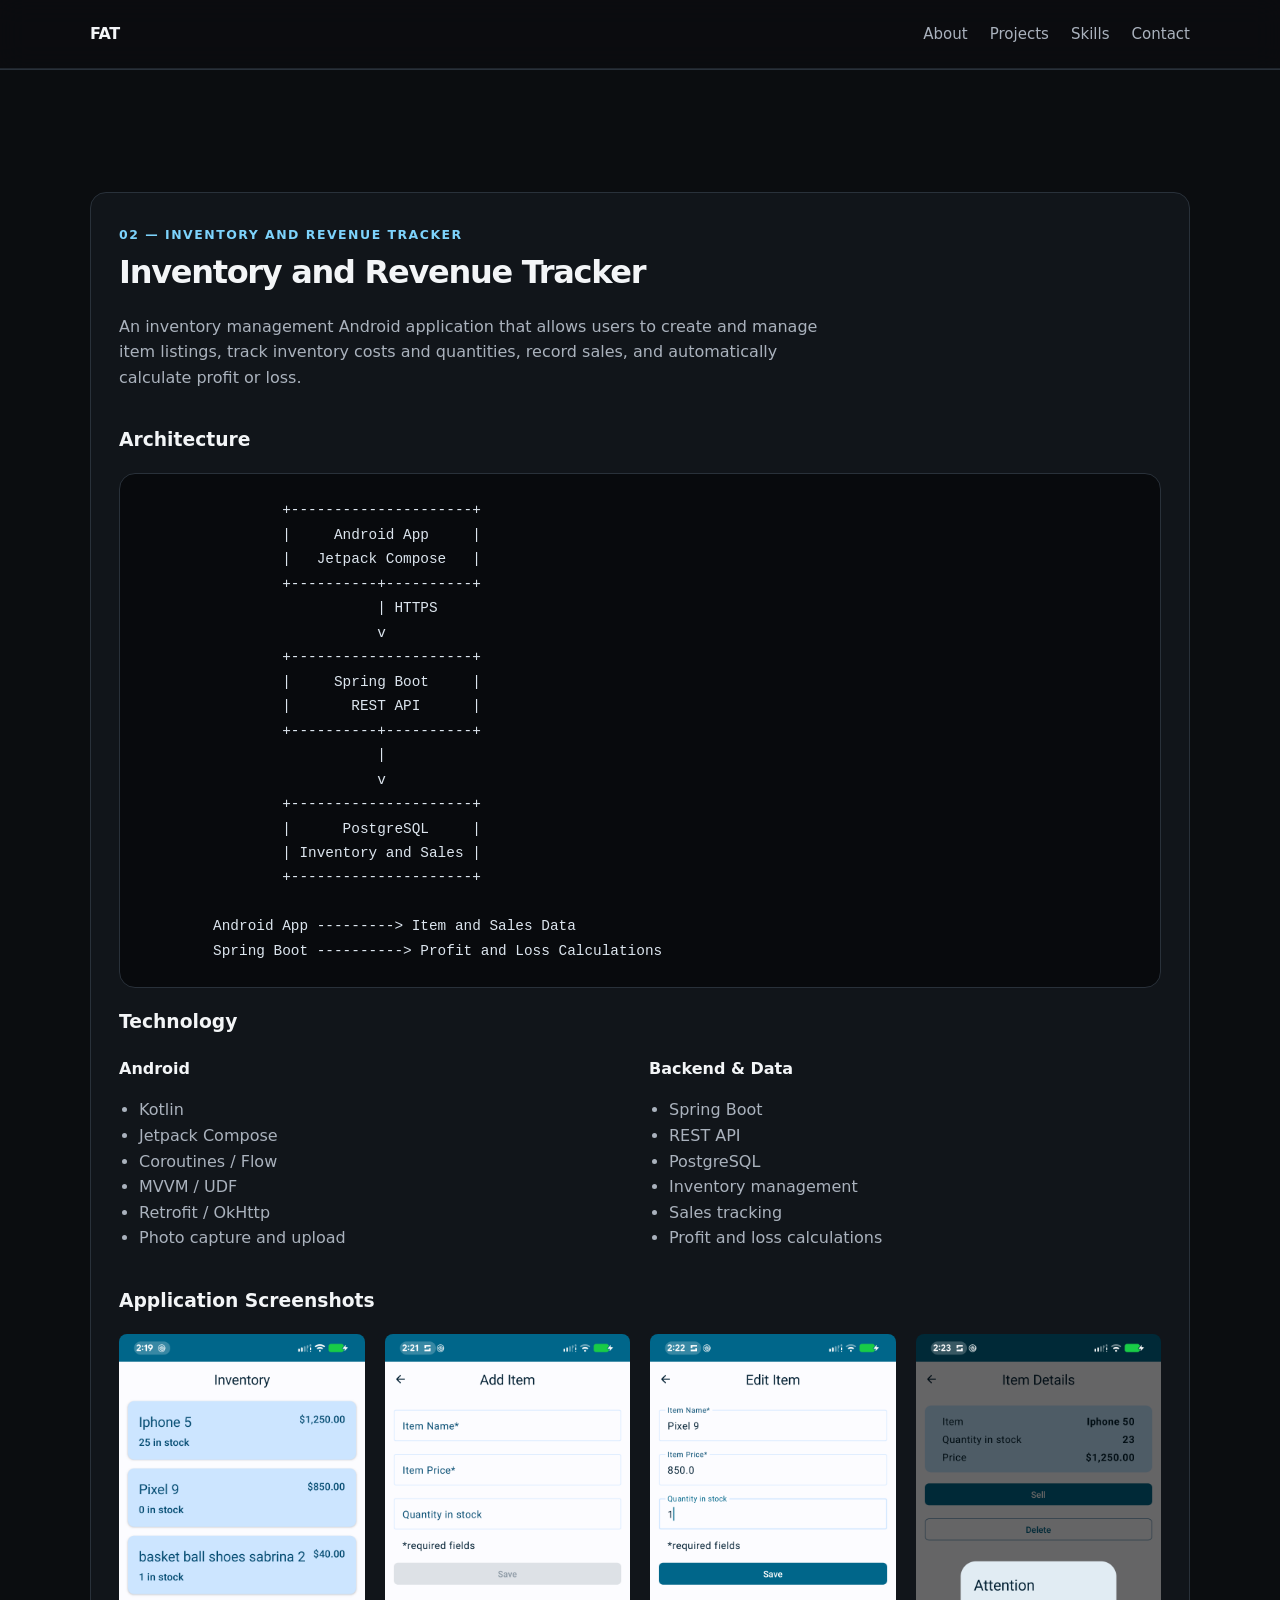
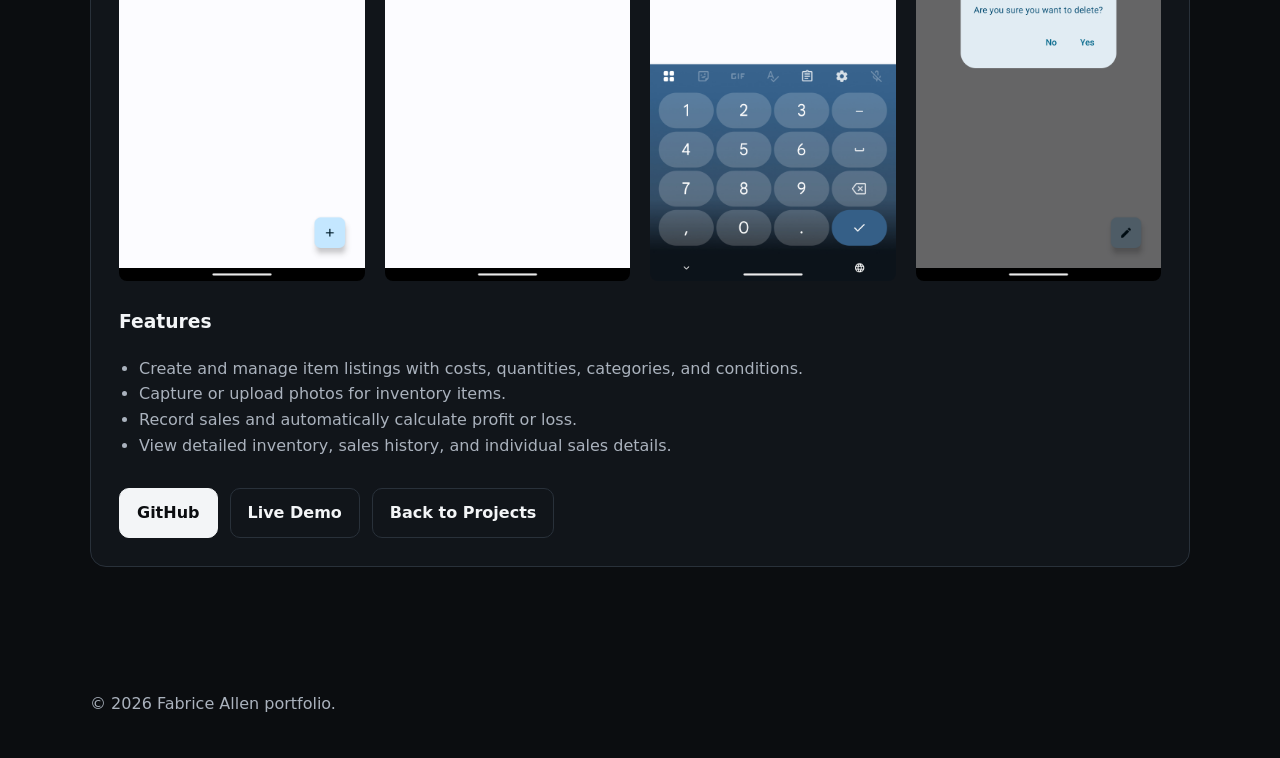
==== inventory.html @ 659e612c "adding inventory page along with shots and tech stack used" ====
<!DOCTYPE html>
<html lang="en">
<head>
  <meta charset="UTF-8" />
  <meta name="viewport" content="width=device-width, initial-scale=1.0" />
  <meta name="description" content="Inventory and Revenue Tracker — Android inventory management application." />
  <title>Inventory and Revenue Tracker</title>
    <link rel="stylesheet" href="style.css">
</head>
<body>
  <nav>
    <div class="container nav-inner">
      <a class="logo" href="index.html#top">FAT</a>
      <div class="nav-links">
        <a href="index.html#about">About</a>
        <a href="index.html#projects">Projects</a>
        <a href="index.html#skills">Skills</a>
        <a href="index.html#contact">Contact</a>
      </div>
    </div>
  </nav>

  <main id="top">
    <section>
      <div class="container">
        <div class="project-detail card">
          <span class="eyebrow">02 — Inventory and Revenue Tracker</span>
          <h2 class="section-title">Inventory and Revenue Tracker</h2>
          <p class="section-intro">
            An inventory management Android application that allows users to create and
            manage item listings, track inventory costs and quantities, record sales,
            and automatically calculate profit or loss.
          </p>

          <h3>Architecture</h3>
          <div class="architecture">
<pre>
                +---------------------+
                |     Android App     |
                |   Jetpack Compose   |
                +----------+----------+
                           | HTTPS
                           v
                +---------------------+
                |     Spring Boot     |
                |       REST API      |
                +----------+----------+
                           |
                           v
                +---------------------+
                |      PostgreSQL     |
                | Inventory and Sales |
                +---------------------+

        Android App ---------> Item and Sales Data
        Spring Boot ----------> Profit and Loss Calculations
</pre>
          </div>

          <h3>Technology</h3>
          <div class="grid split">
            <div>
              <strong>Android</strong>
              <ul>
                <li>Kotlin</li>
                <li>Jetpack Compose</li>
                <li>Coroutines / Flow</li>
                <li>MVVM / UDF</li>
                <li>Retrofit / OkHttp</li>
                <li>Photo capture and upload</li>
              </ul>
            </div>
            <div>
              <strong>Backend & Data</strong>
              <ul>
                <li>Spring Boot</li>
                <li>REST API</li>
                <li>PostgreSQL</li>
                <li>Inventory management</li>
                <li>Sales tracking</li>
                <li>Profit and loss calculations</li>
              </ul>
            </div>
          </div>

          <h3>Application Screenshots</h3>
          <div class="grid" style="grid-template-columns: repeat(auto-fit, minmax(200px, 1fr)); gap: 20px;">
            <div><img src="inventory-Shots/invent-home.png" alt="Inventory Home Screen" style="width: 100%; border-radius: 8px;"></div>
            <div><img src="inventory-Shots/add-items.png" alt="Add Item Screen" style="width: 100%; border-radius: 8px;"></div>
            <div><img src="inventory-Shots/editItem.png" alt="Edit Item Screen" style="width: 100%; border-radius: 8px;"></div>
            <div><img src="inventory-Shots/delete.png" alt="Delete Item Screen" style="width: 100%; border-radius: 8px;"></div>
          </div>

          <h3>Features</h3>
          <ul>
            <li>Create and manage item listings with costs, quantities, categories, and conditions.</li>
            <li>Capture or upload photos for inventory items.</li>
            <li>Record sales and automatically calculate profit or loss.</li>
            <li>View detailed inventory, sales history, and individual sales details.</li>
          </ul>

          <div class="actions">
            <a class="button primary" href="#" onclick="alert('Add your Inventory Tracker GitHub URL here.'); return false;">GitHub</a>
            <a class="button" href="#" onclick="alert('Add your live demo URL here.'); return false;">Live Demo</a>
            <a class="button" href="index.html#projects">Back to Projects</a>
          </div>
        </div>
      </div>
    </section>
  </main>

  <footer>
    <div class="container">© 2026 Fabrice Allen portfolio.</div>
  </footer>
</body>
</html>
---- style.css ----
:root {
      --bg: #0b0d10;
      --surface: #11151a;
      --surface-2: #171c22;
      --text: #f3f5f7;
      --muted: #aab2bd;
      --line: #29313a;
      --accent: #7dd3fc;
      --accent-2: #a7f3d0;
      --max: 1100px;
    }
    * { box-sizing: border-box; }
    html { scroll-behavior: smooth; }
    body {
      margin: 0;
      font-family: Inter, ui-sans-serif, system-ui, -apple-system, BlinkMacSystemFont, "Segoe UI", sans-serif;
      background: var(--bg);
      color: var(--text);
      line-height: 1.6;
    }
    a { color: inherit; text-decoration: none; }
    .container { width: min(var(--max), calc(100% - 40px)); margin: 0 auto; }
    nav {
      position: sticky;
      top: 0;
      z-index: 10;
      backdrop-filter: blur(14px);
      background: rgba(11, 13, 16, .82);
      border-bottom: 1px solid rgba(41,49,58,.7);
    }
    .nav-inner {
      min-height: 68px;
      display: flex;
      align-items: center;
      justify-content: space-between;
      gap: 24px;
    }
    .logo { font-weight: 800; letter-spacing: -.03em; }
    .nav-links { display: flex; gap: 22px; color: var(--muted); font-size: .94rem; }
    .nav-links a:hover { color: var(--text); }
    .hero { padding: 110px 0 90px; }
    .eyebrow {
      color: var(--accent);
      font-weight: 700;
      letter-spacing: .12em;
      text-transform: uppercase;
      font-size: .78rem;
    }
    h1 {
      max-width: 850px;
      font-size: clamp(3rem, 8vw, 6.8rem);
      line-height: .96;
      letter-spacing: -.065em;
      margin: 18px 0 28px;
    }
    .hero p {
      max-width: 720px;
      font-size: 1.2rem;
      color: var(--muted);
    }
    .actions { display: flex; flex-wrap: wrap; gap: 12px; margin-top: 30px; }
    .button {
      display: inline-flex;
      padding: 11px 17px;
      border: 1px solid var(--line);
      border-radius: 10px;
      background: var(--surface);
      font-weight: 700;
    }
    .button.primary { background: var(--text); color: var(--bg); border-color: var(--text); }
    .button:hover { transform: translateY(-1px); }
    section { padding: 82px 0; border-top: 1px solid var(--line); }
    .section-title { font-size: 2rem; letter-spacing: -.04em; margin: 0 0 12px; }
    .section-intro { color: var(--muted); max-width: 720px; margin-bottom: 34px; }
    .grid { display: grid; gap: 18px; }
    .projects { grid-template-columns: repeat(2, minmax(0, 1fr)); }
    .card {
      background: var(--surface);
      border: 1px solid var(--line);
      border-radius: 16px;
      padding: 28px;
    }
    .project-card { min-height: 280px; display: flex; flex-direction: column; }
    .project-number { color: var(--muted); font-size: .82rem; }
    .project-card h3 { font-size: 1.55rem; margin: 12px 0 8px; }
    .project-card p { color: var(--muted); }
    .tags { display: flex; flex-wrap: wrap; gap: 7px; margin-top: auto; padding-top: 22px; }
    .tag {
      border: 1px solid var(--line);
      color: #d5dbe2;
      border-radius: 999px;
      padding: 4px 9px;
      font-size: .78rem;
    }
    .split { grid-template-columns: 1fr 1fr; }
    .skills { grid-template-columns: repeat(3, 1fr); }
    .skill-group h3 { margin-top: 0; font-size: 1rem; }
    .skill-group p { color: var(--muted); margin-bottom: 0; }
    .architecture {
      background: #080a0d;
      border: 1px solid var(--line);
      border-radius: 16px;
      padding: 24px;
      overflow-x: auto;
    }
    pre { margin: 0; color: #dce5ee; font-family: "SFMono-Regular", Consolas, monospace; font-size: .9rem; line-height: 1.7; }
    .project-detail { margin-top: 40px; }
    .placeholder {
      min-height: 190px;
      border: 1px dashed #3a4652;
      border-radius: 14px;
      display: grid;
      place-items: center;
      color: var(--muted);
      text-align: center;
      padding: 20px;
    }
    ul { color: var(--muted); padding-left: 20px; }
    footer { padding: 42px 0; color: var(--muted); }
    @media (max-width: 800px) {
      .projects, .split, .skills { grid-template-columns: 1fr; }
      .nav-links { display: none; }
      .hero { padding-top: 80px; }
    }
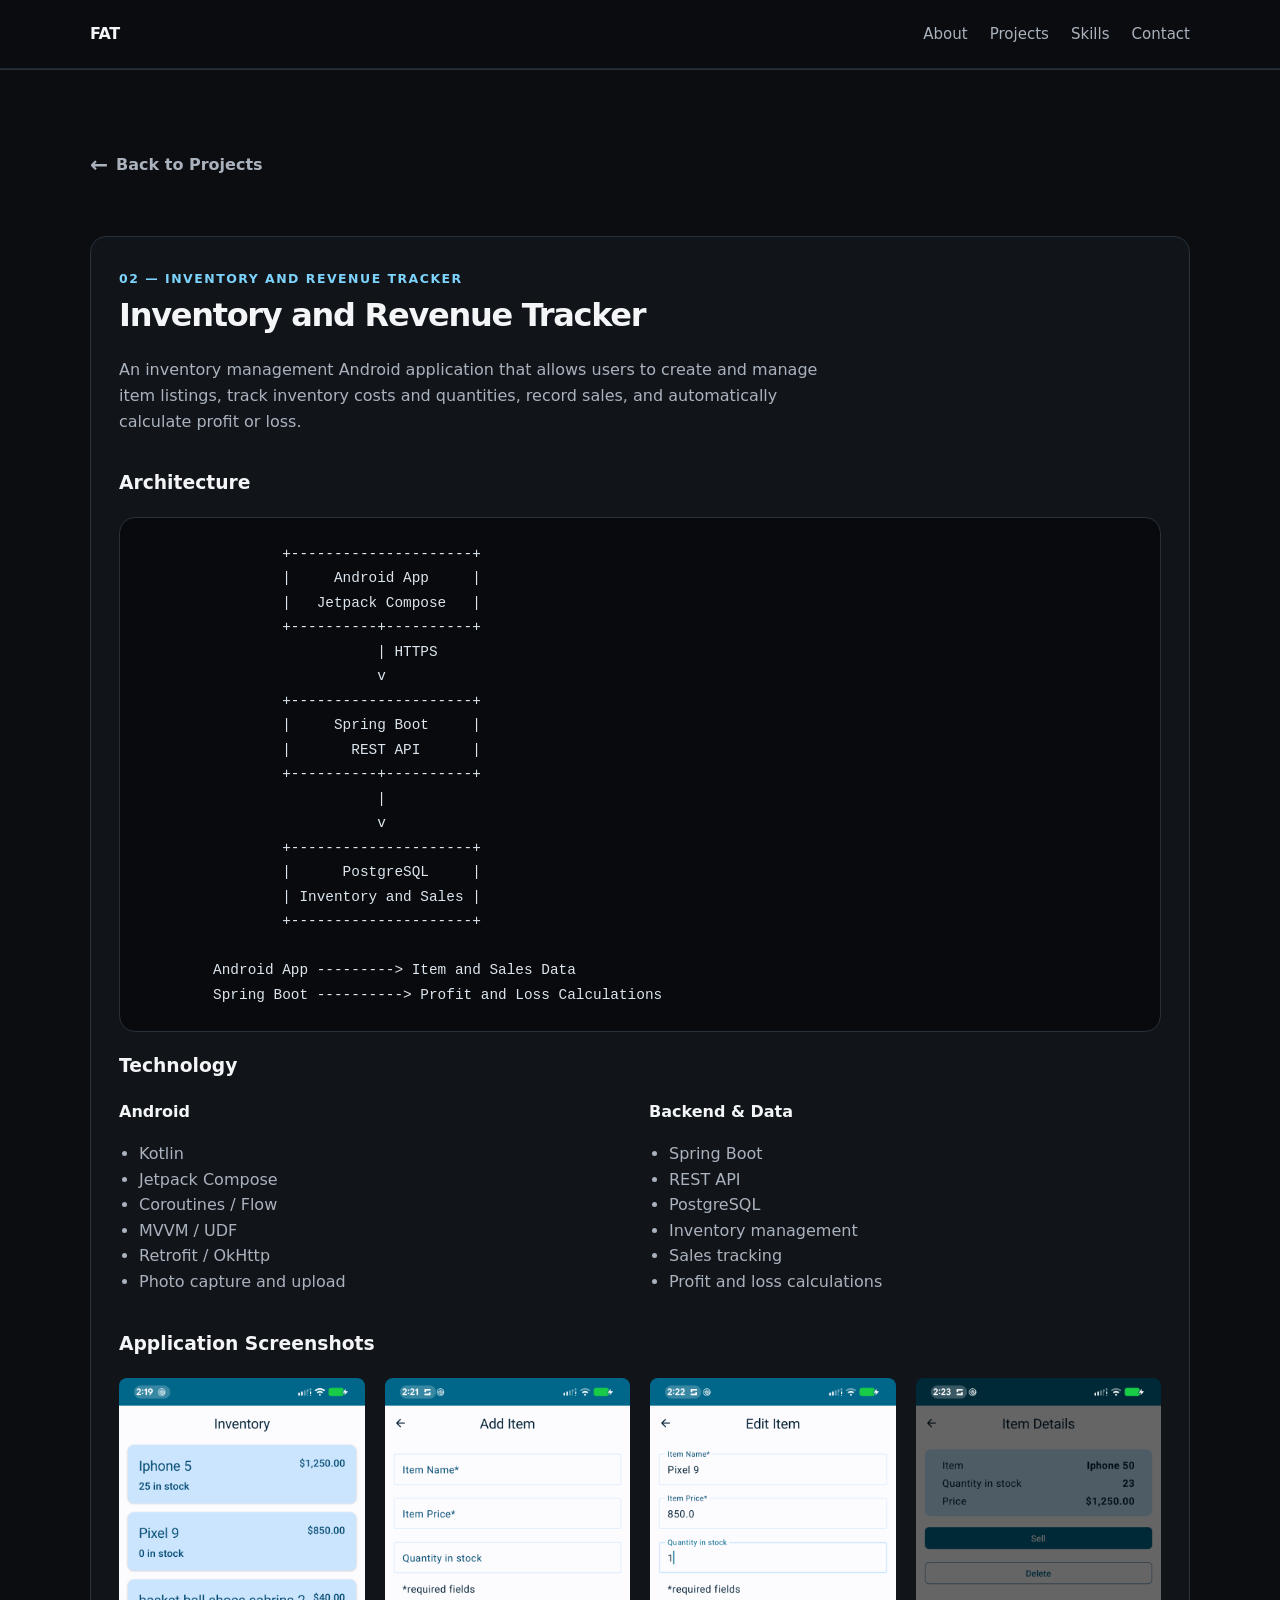
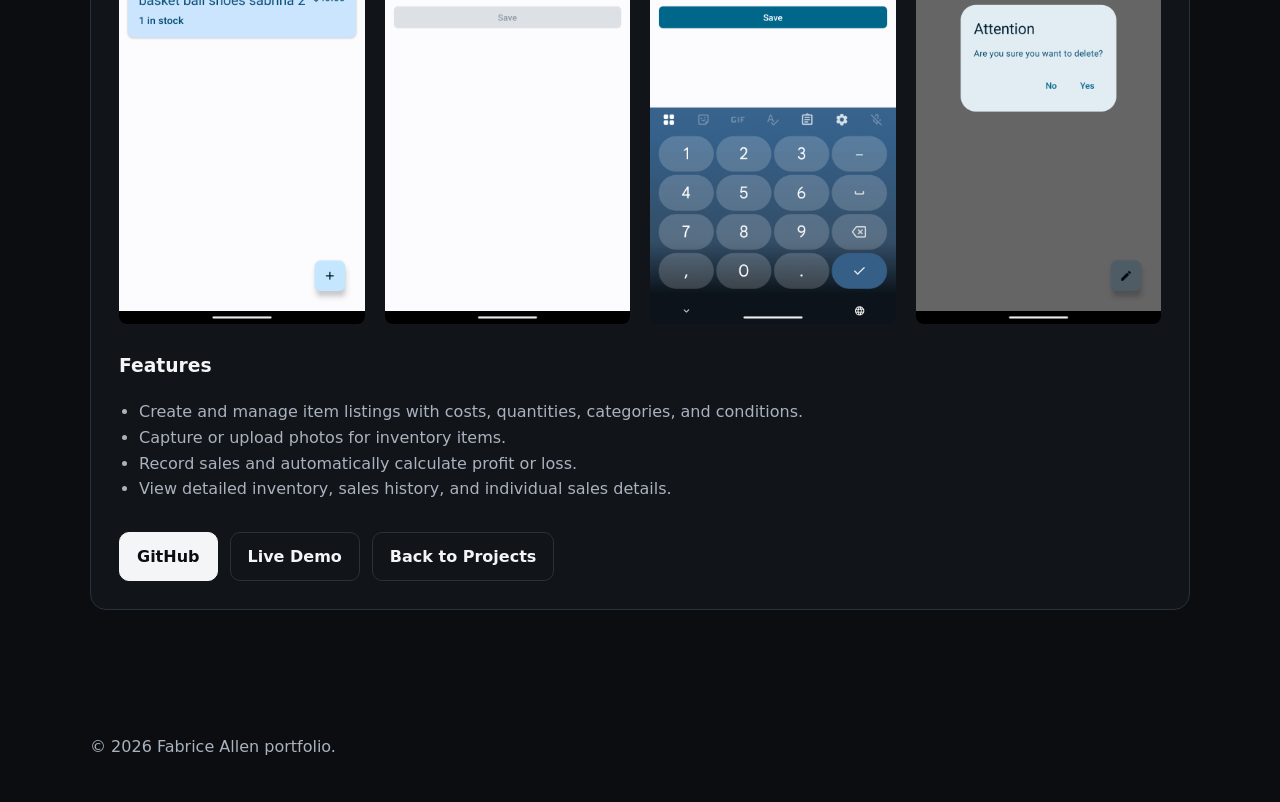
==== commit ed9a40c6: "adding arrow back button on inventory and unMasMedia pages" ====
--- a/inventory.html
+++ b/inventory.html
@@ -23,6 +23,9 @@
   <main id="top">
     <section>
       <div class="container">
+        <a class="project-back" href="index.html#projects" aria-label="Back to Featured Projects">
+          <span aria-hidden="true">&larr;</span> Back to Projects
+        </a>
         <div class="project-detail card">
           <span class="eyebrow">02 — Inventory and Revenue Tracker</span>
           <h2 class="section-title">Inventory and Revenue Tracker</h2>
--- a/style.css
+++ b/style.css
@@ -104,6 +104,19 @@
       padding: 24px;
       overflow-x: auto;
     }
+    .project-back {
+      display: inline-flex;
+      align-items: center;
+      gap: 8px;
+      color: var(--muted);
+      font-weight: 700;
+      margin-bottom: 18px;
+      transition: color .2s ease, transform .2s ease;
+    }
+    .project-back span { font-size: 1.35rem; line-height: 1; }
+    .project-back:hover,
+    .project-back:focus-visible { color: var(--text); transform: translateX(-3px); }
+    .project-back:focus-visible { outline: 2px solid var(--accent); outline-offset: 5px; border-radius: 4px; }
     pre { margin: 0; color: #dce5ee; font-family: "SFMono-Regular", Consolas, monospace; font-size: .9rem; line-height: 1.7; }
     .project-detail { margin-top: 40px; }
     .placeholder {
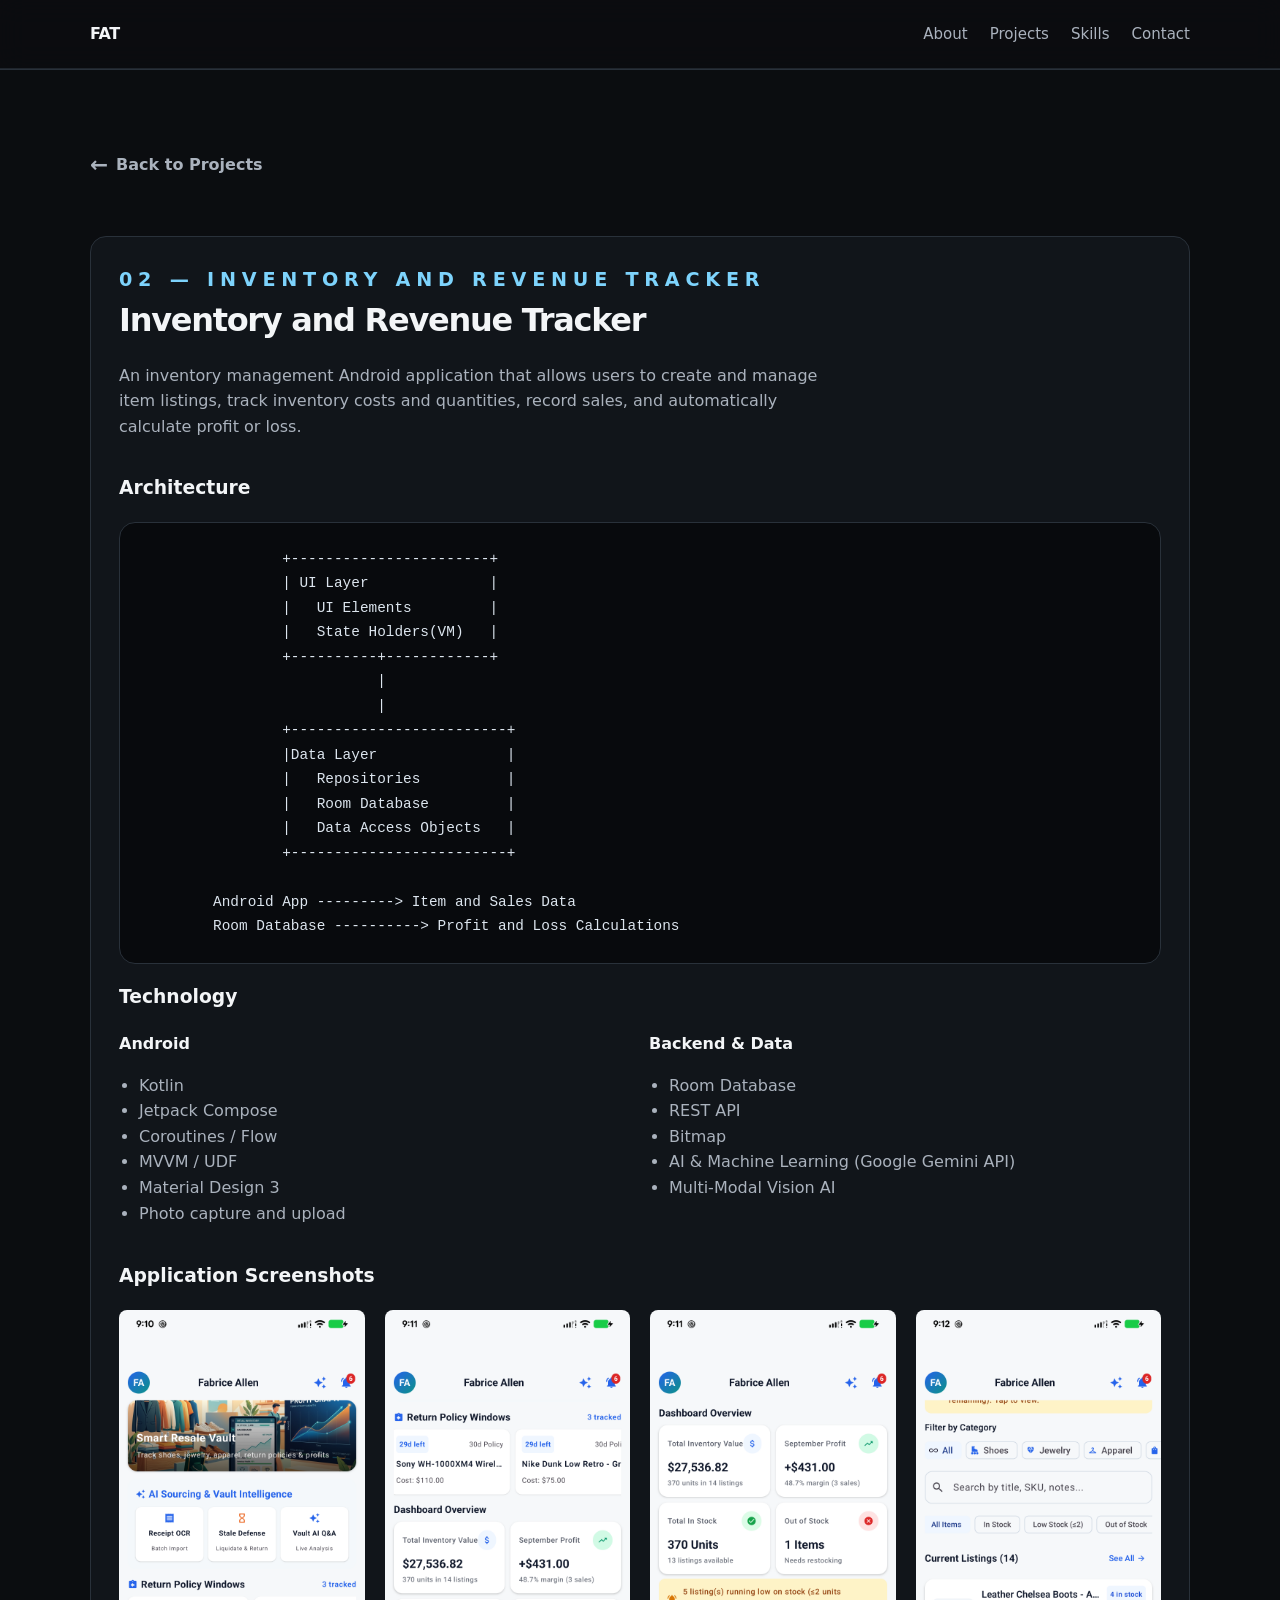
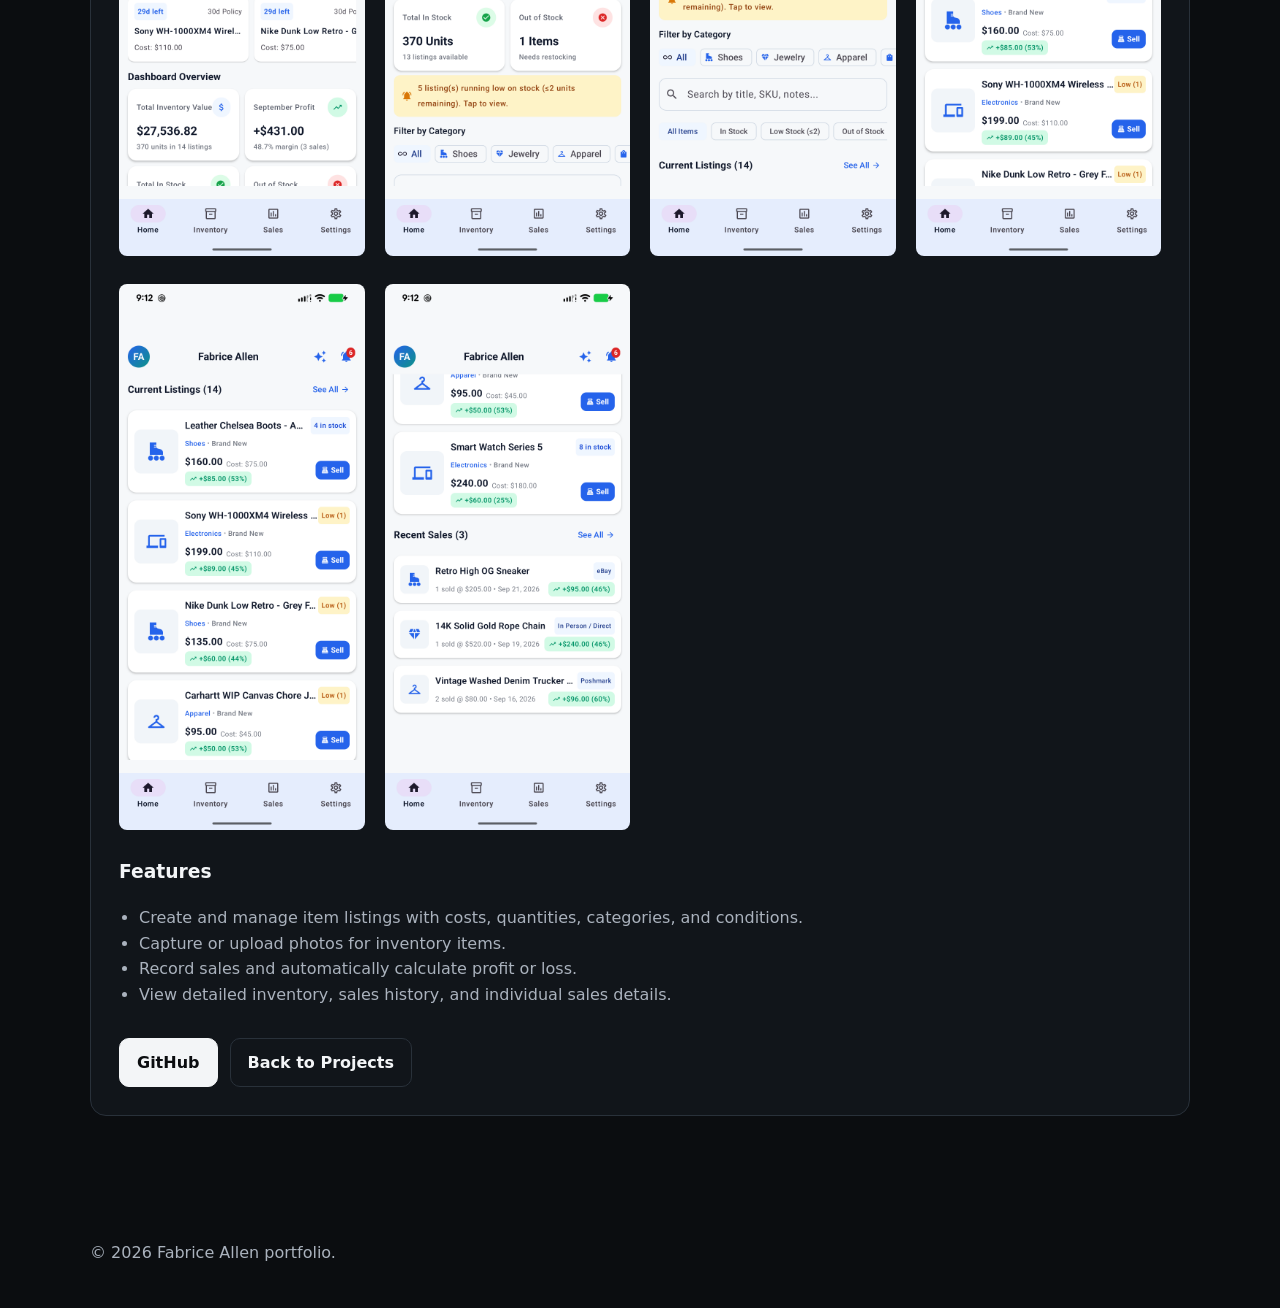
==== commit a9089315: "adding screenshot for the inventory home screen" ====
--- a/inventory.html
+++ b/inventory.html
@@ -38,25 +38,22 @@
           <h3>Architecture</h3>
           <div class="architecture">
 <pre>
-                +---------------------+
-                |     Android App     |
-                |   Jetpack Compose   |
-                +----------+----------+
-                           | HTTPS
-                           v
-                +---------------------+
-                |     Spring Boot     |
-                |       REST API      |
-                +----------+----------+
+                +-----------------------+
+                | UI Layer              |
+                |   UI Elements         | 
+                |   State Holders(VM)   |
+                +----------+------------+
+                           | 
                            |
-                           v
-                +---------------------+
-                |      PostgreSQL     |
-                | Inventory and Sales |
-                +---------------------+
+                +-------------------------+
+                |Data Layer               | 
+                |   Repositories          |
+                |   Room Database         |
+                |   Data Access Objects   |
+                +-------------------------+
 
         Android App ---------> Item and Sales Data
-        Spring Boot ----------> Profit and Loss Calculations
+        Room Database ----------> Profit and Loss Calculations
 </pre>
           </div>
 
@@ -69,29 +66,31 @@
                 <li>Jetpack Compose</li>
                 <li>Coroutines / Flow</li>
                 <li>MVVM / UDF</li>
-                <li>Retrofit / OkHttp</li>
+                <li>Material Design 3</li>
                 <li>Photo capture and upload</li>
               </ul>
             </div>
             <div>
               <strong>Backend & Data</strong>
               <ul>
-                <li>Spring Boot</li>
+                <li>Room Database</li>
                 <li>REST API</li>
-                <li>PostgreSQL</li>
-                <li>Inventory management</li>
-                <li>Sales tracking</li>
-                <li>Profit and loss calculations</li>
+                <li>Bitmap</li>
+                <li>AI & Machine Learning (Google Gemini API)</li>
+                <li>Multi-Modal Vision AI</li>
               </ul>
             </div>
           </div>
 
           <h3>Application Screenshots</h3>
           <div class="grid" style="grid-template-columns: repeat(auto-fit, minmax(200px, 1fr)); gap: 20px;">
-            <div><img src="inventory-Shots/invent-home.png" alt="Inventory Home Screen" style="width: 100%; border-radius: 8px;"></div>
-            <div><img src="inventory-Shots/add-items.png" alt="Add Item Screen" style="width: 100%; border-radius: 8px;"></div>
-            <div><img src="inventory-Shots/editItem.png" alt="Edit Item Screen" style="width: 100%; border-radius: 8px;"></div>
-            <div><img src="inventory-Shots/delete.png" alt="Delete Item Screen" style="width: 100%; border-radius: 8px;"></div>
+            <div><img src="inventory-Shots/homeShot1.png" alt="Home Screen1" style="width: 100%; border-radius: 8px;"></div>
+            <div><img src="inventory-Shots/homeShot2.png" alt="Home Screen2" style="width: 100%; border-radius: 8px;"></div>
+            <div><img src="inventory-Shots/homeShot3.png" alt="Home Screen3" style="width: 100%; border-radius: 8px;"></div>
+            <div><img src="inventory-Shots/homeShot4.png" alt="Home Screen4" style="width: 100%; border-radius: 8px;"></div>
+            <div><img src="inventory-Shots/homeShot5.png" alt="Home Screen5" style="width: 100%; border-radius: 8px;"></div>
+            <div><img src="inventory-Shots/homeShot6.png" alt="Home Screen6" style="width: 100%; border-radius: 8px;"></div>
+            
           </div>
 
           <h3>Features</h3>
@@ -104,7 +103,6 @@
 
           <div class="actions">
             <a class="button primary" href="#" onclick="alert('Add your Inventory Tracker GitHub URL here.'); return false;">GitHub</a>
-            <a class="button" href="#" onclick="alert('Add your live demo URL here.'); return false;">Live Demo</a>
             <a class="button" href="index.html#projects">Back to Projects</a>
           </div>
         </div>
--- a/style.css
+++ b/style.css
@@ -43,9 +43,9 @@
     .eyebrow {
       color: var(--accent);
       font-weight: 700;
-      letter-spacing: .12em;
+      letter-spacing: .30em;
       text-transform: uppercase;
-      font-size: .78rem;
+      font-size: 1.2rem;
     }
     h1 {
       max-width: 850px;
